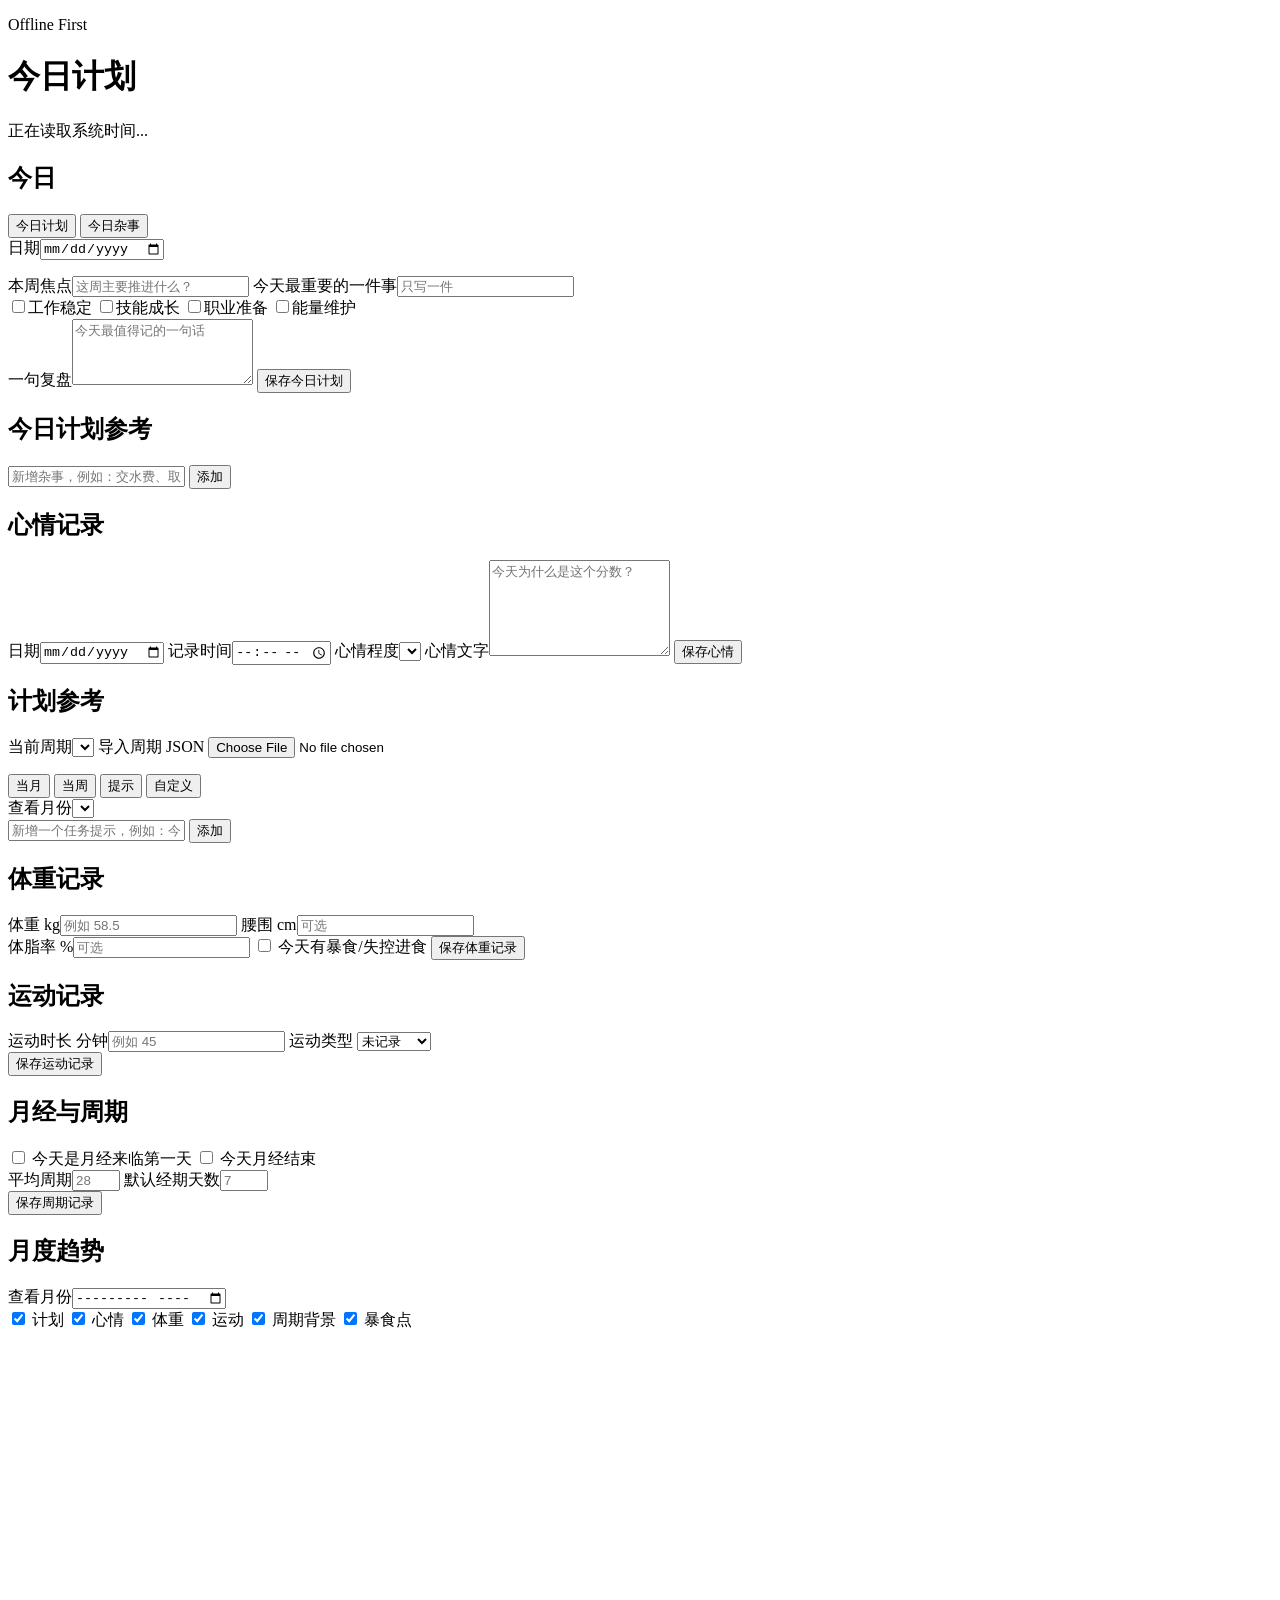
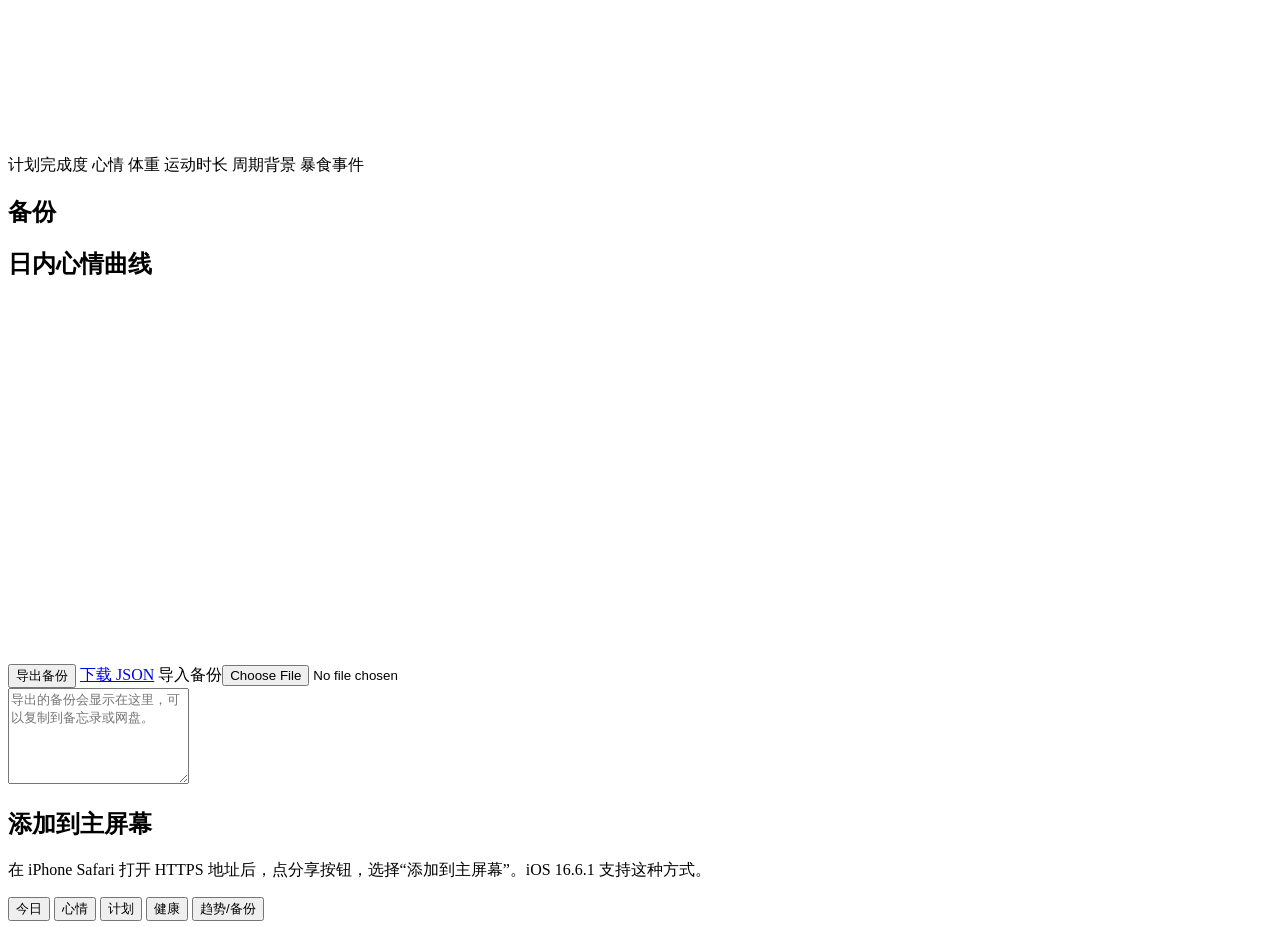
==== docs/index.html @ 11b4c465 "Publish PWA to GitHub Pages" ====
<!doctype html>
<html lang="zh-CN">
<head>
  <meta charset="utf-8">
  <meta name="viewport" content="width=device-width, initial-scale=1, viewport-fit=cover">
  <meta name="theme-color" content="#071d3a">
  <meta name="apple-mobile-web-app-capable" content="yes">
  <meta name="apple-mobile-web-app-title" content="今日计划">
  <meta name="apple-mobile-web-app-status-bar-style" content="black-translucent">
  <title>今日计划 PWA</title>
  <link rel="manifest" href="/manifest.webmanifest">
  <link rel="apple-touch-icon" href="/icons/icon-180.png">
  <link rel="stylesheet" href="/styles.css?v=13">
  <script defer src="/pwa.js?v=13"></script>
</head>
<body class="mobile-page pwa-page">
  <main class="phone-shell app-shell">
    <header class="mobile-hero compact-hero">
      <p class="eyebrow">Offline First</p>
      <h1>今日计划</h1>
      <p id="systemTime">正在读取系统时间...</p>
    </header>

    <section class="app-view active" data-view="today">
      <section class="mobile-card">
        <div class="section-title compact"><h2>今日</h2></div>
        <div class="sub-tabs today-tabs" aria-label="今日分类">
          <button type="button" class="active" data-today-tab="plan">今日计划</button>
          <button type="button" data-today-tab="errands">今日杂事</button>
        </div>

        <div class="today-pane active" data-today-pane="plan">
          <form id="pwaForm" class="pane-form">
            <label>日期<input id="entryDate" type="date"></label>
            <p id="recordedAt" class="meta-line"></p>
            <label>本周焦点<input id="weekFocus" placeholder="这周主要推进什么？"></label>
            <label>今天最重要的一件事<input id="topOne" placeholder="只写一件"></label>

            <div class="mobile-toggles">
              <label><input id="workDone" type="checkbox"><span>工作稳定</span></label>
              <label><input id="skillDone" type="checkbox"><span>技能成长</span></label>
              <label><input id="careerDone" type="checkbox"><span>职业准备</span></label>
              <label><input id="wellbeingDone" type="checkbox"><span>能量维护</span></label>
            </div>

            <label>一句复盘<textarea id="reflection" rows="4" placeholder="今天最值得记的一句话"></textarea></label>
            <button id="savePlan" type="button">保存今日计划</button>
            <p id="saveState" class="save-state"></p>
          </form>

          <div class="section-title compact"><h2>今日计划参考</h2></div>
          <div id="todayPlan" class="suggestions"></div>
        </div>

        <div class="today-pane" data-today-pane="errands">
          <div class="add-task-row">
            <input id="errandText" placeholder="新增杂事，例如：交水费、取快递、回消息">
            <button id="addErrand" type="button">添加</button>
          </div>
          <div id="todayErrands" class="plan-stack"></div>
        </div>
      </section>
    </section>

    <section class="app-view" data-view="mood">
      <section class="mobile-card">
        <div class="section-title compact"><h2>心情记录</h2></div>
        <label>日期<input id="moodEntryDate" type="date"></label>
        <label>记录时间<input id="moodTime" type="time"></label>
        <label>心情程度<select id="moodScore"></select></label>
        <label>心情文字<textarea id="moodNote" rows="6" placeholder="今天为什么是这个分数？"></textarea></label>
        <button id="saveMood" type="button">保存心情</button>
        <p id="moodState" class="save-state"></p>
        <div id="moodLog" class="mood-log"></div>
      </section>
    </section>

    <section class="app-view" data-view="plan">
      <section class="mobile-card">
        <div class="section-title compact"><h2>计划参考</h2></div>
        <div class="plan-cycle-box">
          <label>当前周期<select id="activePlanSelect"></select></label>
          <label class="file-button plan-import-button">
            导入周期 JSON
            <input id="importPlanFile" type="file" accept="application/json">
          </label>
          <p id="planState" class="save-state"></p>
        </div>
        <div class="sub-tabs" aria-label="计划参考分类">
          <button type="button" class="active" data-plan-tab="month">当月</button>
          <button type="button" data-plan-tab="week">当周</button>
          <button type="button" data-plan-tab="prompts">提示</button>
          <button type="button" data-plan-tab="custom">自定义</button>
        </div>
        <div class="plan-pane active" data-plan-pane="month">
          <label>查看月份<select id="monthPlanSelect"></select></label>
          <div id="monthPlan" class="plan-stack"></div>
        </div>
        <div class="plan-pane" data-plan-pane="week">
          <div id="weekPlan" class="plan-stack"></div>
        </div>
        <div class="plan-pane" data-plan-pane="prompts">
          <div id="promptList" class="prompt-grid"></div>
        </div>
        <div class="plan-pane" data-plan-pane="custom">
          <div class="add-task-row">
            <input id="customTaskText" placeholder="新增一个任务提示，例如：今天联系 1 位前同事">
            <button id="addCustomTask" type="button">添加</button>
          </div>
          <div id="customTasks" class="plan-stack"></div>
        </div>
      </section>
    </section>

    <section class="app-view" data-view="health">
      <section class="mobile-card">
        <div class="section-title compact"><h2>体重记录</h2></div>
        <div class="two-col">
          <label>体重 kg<input id="weightKg" type="number" inputmode="decimal" step="0.1" placeholder="例如 58.5"></label>
          <label>腰围 cm<input id="waistCm" type="number" inputmode="decimal" step="0.1" placeholder="可选"></label>
        </div>
        <label>体脂率 %<input id="bodyFat" type="number" inputmode="decimal" step="0.1" placeholder="可选"></label>
        <label class="inline-check"><input id="bingeEating" type="checkbox"> 今天有暴食/失控进食</label>
        <button id="saveWeight" type="button">保存体重记录</button>
      </section>

      <section class="mobile-card">
        <div class="section-title compact"><h2>运动记录</h2></div>
        <div class="two-col">
          <label>运动时长 分钟<input id="exerciseMinutes" type="number" inputmode="numeric" min="0" step="5" placeholder="例如 45"></label>
          <label>运动类型
            <select id="exerciseType">
              <option value="">未记录</option>
              <option value="cardio">有氧</option>
              <option value="class">健身团课</option>
              <option value="strength">无氧</option>
            </select>
          </label>
        </div>
        <button id="saveExercise" type="button">保存运动记录</button>
      </section>

      <section class="mobile-card">
        <div class="section-title compact"><h2>月经与周期</h2></div>
        <label class="inline-check"><input id="periodStart" type="checkbox"> 今天是月经来临第一天</label>
        <label class="inline-check"><input id="periodEnd" type="checkbox"> 今天月经结束</label>
        <div class="two-col">
          <label>平均周期<input id="cycleLength" type="number" inputmode="numeric" min="18" max="45" placeholder="28"></label>
          <label>默认经期天数<input id="periodLength" type="number" inputmode="numeric" min="2" max="10" placeholder="7"></label>
        </div>
        <button id="saveCycle" type="button">保存周期记录</button>
        <div id="cycleSummary" class="summary-box"></div>
        <div id="fitnessAdvice" class="advice-box"></div>
        <p id="healthState" class="save-state"></p>
      </section>
    </section>

    <section class="app-view" data-view="trend">
      <section class="mobile-card">
        <div class="section-title compact"><h2>月度趋势</h2></div>
        <label>查看月份<input id="chartMonth" type="month"></label>
        <div class="chart-controls">
          <label><input id="showCompletion" type="checkbox" checked> 计划</label>
          <label><input id="showMood" type="checkbox" checked> 心情</label>
          <label><input id="showWeight" type="checkbox" checked> 体重</label>
          <label><input id="showExercise" type="checkbox" checked> 运动</label>
          <label><input id="showCycle" type="checkbox" checked> 周期背景</label>
          <label><input id="showBinge" type="checkbox" checked> 暴食点</label>
        </div>
        <div class="chart-wrap"><canvas id="trendChart" width="720" height="420"></canvas></div>
        <div class="chart-legend">
          <span class="legend completion">计划完成度</span>
          <span class="legend mood">心情</span>
          <span class="legend weight">体重</span>
          <span class="legend exercise">运动时长</span>
          <span class="legend period">周期背景</span>
          <span class="legend binge">暴食事件</span>
        </div>
      </section>
      <section class="mobile-card">
        <div class="section-title compact"><h2>备份</h2></div>
        <div class="section-title compact"><h2>日内心情曲线</h2></div>
        <div id="dayMoodDays" class="mood-day-list"></div>
        <div class="chart-wrap"><canvas id="dayMoodChart" width="720" height="360"></canvas></div>
        <div class="backup-actions">
          <button id="exportButton" type="button">导出备份</button>
          <a id="downloadBackup" class="download-button" href="#" download="personal-plan-backup.json" aria-disabled="true">下载 JSON</a>
          <label class="file-button">导入备份<input id="importFile" type="file" accept="application/json"></label>
        </div>
        <textarea id="backupText" rows="6" readonly placeholder="导出的备份会显示在这里，可以复制到备忘录或网盘。"></textarea>
      </section>

      <section class="mobile-card install-note">
        <h2>添加到主屏幕</h2>
        <p>在 iPhone Safari 打开 HTTPS 地址后，点分享按钮，选择“添加到主屏幕”。iOS 16.6.1 支持这种方式。</p>
      </section>
    </section>
  </main>

  <nav class="bottom-nav" aria-label="底部导航">
    <button type="button" class="active" data-target="today">今日</button>
    <button type="button" data-target="mood">心情</button>
    <button type="button" data-target="plan">计划</button>
    <button type="button" data-target="health">健康</button>
    <button type="button" data-target="trend">趋势/备份</button>
  </nav>
</body>
</html>
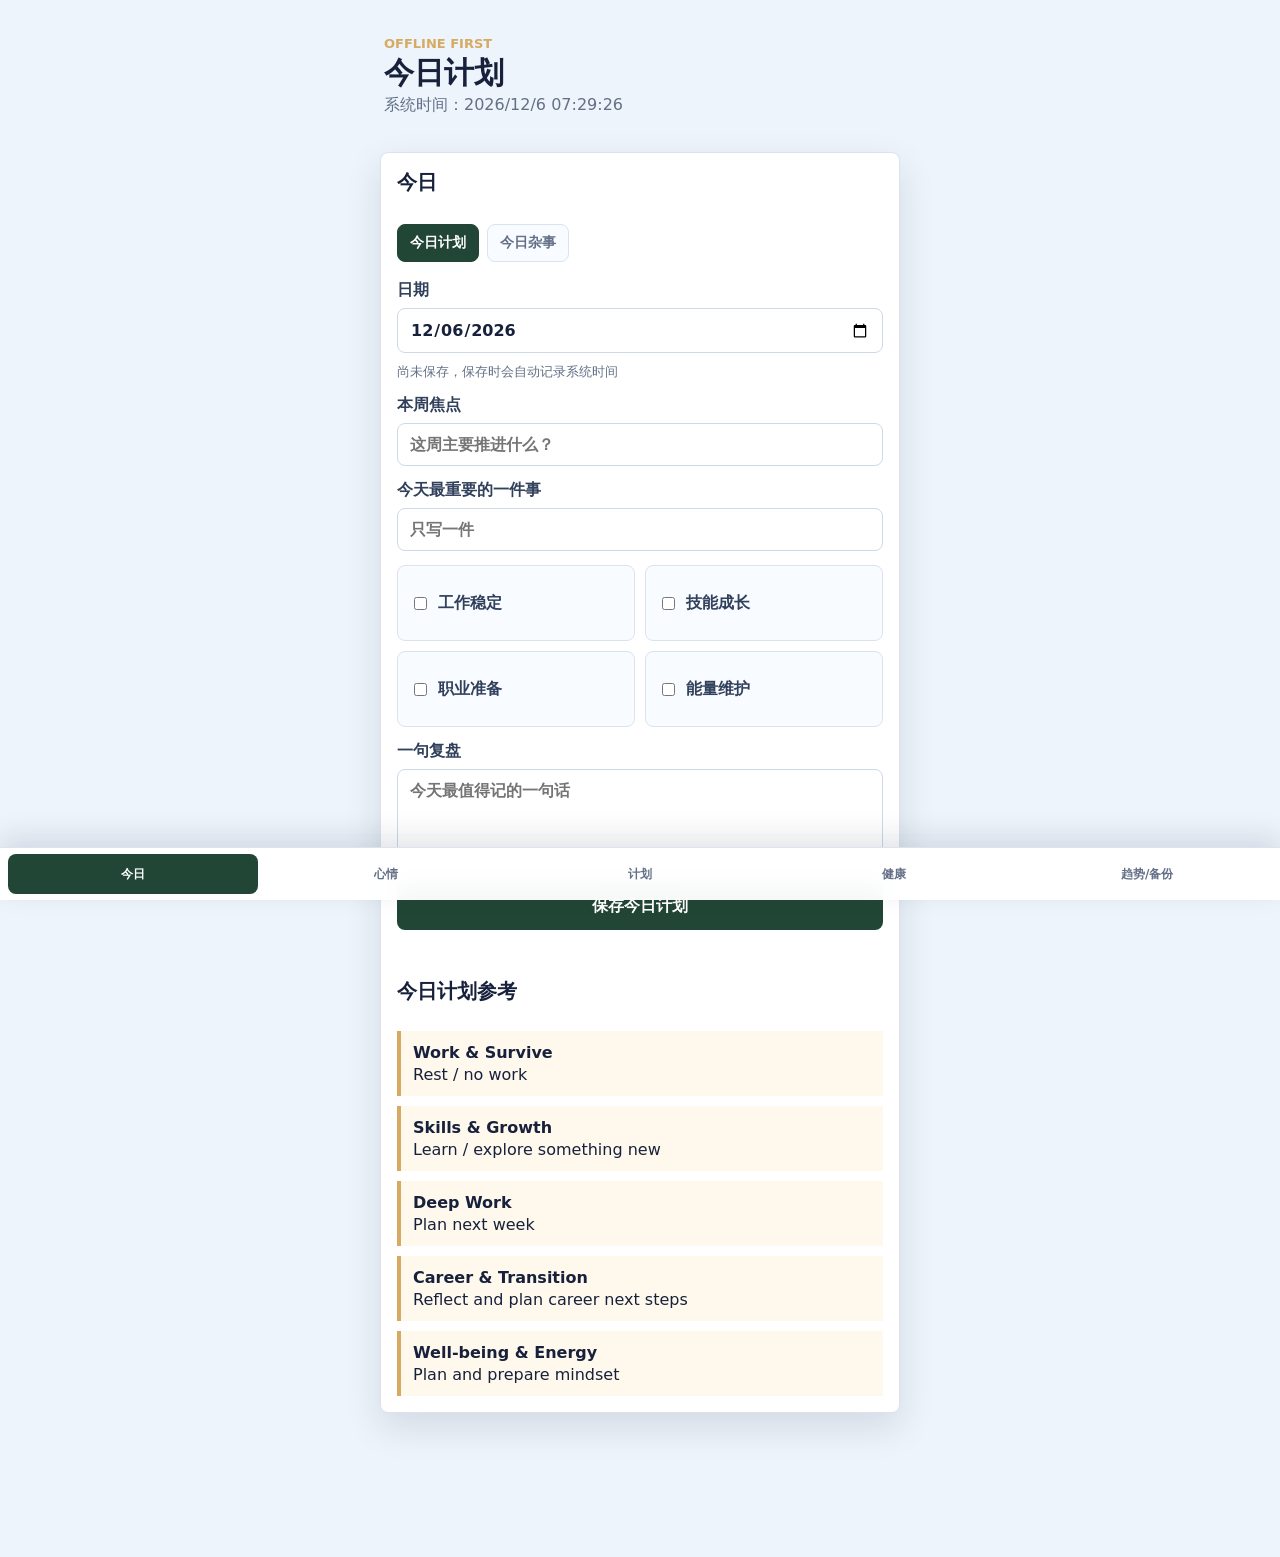
==== commit 4c0feea5: "Fix GitHub Pages asset paths" ====
--- a/docs/index.html
+++ b/docs/index.html
@@ -8,10 +8,10 @@
   <meta name="apple-mobile-web-app-title" content="今日计划">
   <meta name="apple-mobile-web-app-status-bar-style" content="black-translucent">
   <title>今日计划 PWA</title>
-  <link rel="manifest" href="/manifest.webmanifest">
-  <link rel="apple-touch-icon" href="/icons/icon-180.png">
-  <link rel="stylesheet" href="/styles.css?v=13">
-  <script defer src="/pwa.js?v=13"></script>
+  <link rel="manifest" href="manifest.webmanifest">
+  <link rel="apple-touch-icon" href="icons/icon-180.png">
+  <link rel="stylesheet" href="styles.css?v=14">
+  <script defer src="pwa.js?v=14"></script>
 </head>
 <body class="mobile-page pwa-page">
   <main class="phone-shell app-shell">
--- a/docs/styles.css
+++ b/docs/styles.css
@@ -0,0 +1,868 @@
+:root {
+  --ink: #17213b;
+  --muted: #647087;
+  --line: #dbe3ef;
+  --paper: #fbfaf7;
+  --navy: #071d3a;
+  --green: #224636;
+  --blue: #dcecff;
+  --mint: #e0f4ec;
+  --lav: #eee5ff;
+  --gold: #fff1c6;
+  --pink: #ffe5ed;
+  --shadow: 0 14px 36px rgba(15, 31, 60, .12);
+}
+
+* { box-sizing: border-box; }
+
+body {
+  margin: 0;
+  color: var(--ink);
+  background: var(--paper);
+  font-family: "Segoe UI", system-ui, -apple-system, BlinkMacSystemFont, sans-serif;
+}
+
+button, input, textarea {
+  font: inherit;
+}
+
+.topbar {
+  display: flex;
+  align-items: center;
+  justify-content: space-between;
+  gap: 24px;
+  padding: 28px 40px;
+  color: white;
+  background: linear-gradient(135deg, #071d3a, #153e38);
+}
+
+.eyebrow {
+  margin: 0 0 6px;
+  color: #d6aa62;
+  font-size: 13px;
+  font-weight: 700;
+  letter-spacing: 0;
+  text-transform: uppercase;
+}
+
+h1, h2, h3, p {
+  margin-top: 0;
+}
+
+h1 {
+  margin-bottom: 8px;
+  font-size: 44px;
+  line-height: 1;
+}
+
+h2 {
+  margin-bottom: 0;
+  font-size: 26px;
+}
+
+.subhead {
+  margin-bottom: 0;
+  color: #dce6f5;
+}
+
+.nav-actions {
+  display: flex;
+  gap: 10px;
+  flex-wrap: wrap;
+}
+
+.nav-actions a, .mobile-footer a {
+  color: white;
+  background: rgba(255, 255, 255, .14);
+  border: 1px solid rgba(255, 255, 255, .35);
+  border-radius: 8px;
+  padding: 10px 14px;
+  text-decoration: none;
+  font-weight: 700;
+}
+
+main {
+  width: min(1380px, calc(100% - 48px));
+  margin: 24px auto 48px;
+}
+
+.why-band {
+  display: flex;
+  gap: 16px;
+  align-items: center;
+  margin-bottom: 24px;
+  padding: 18px 22px;
+  border: 1px solid #ead9c3;
+  border-radius: 8px;
+  background: #fff8ef;
+}
+
+.why-band strong {
+  color: var(--green);
+}
+
+.section-title {
+  display: flex;
+  align-items: end;
+  justify-content: space-between;
+  gap: 18px;
+  margin: 30px 0 14px;
+}
+
+.section-title span {
+  color: var(--muted);
+}
+
+.section-title.compact {
+  margin-top: 0;
+}
+
+.section-title.compact h2 {
+  font-size: 20px;
+}
+
+.month-grid {
+  display: grid;
+  grid-template-columns: repeat(6, minmax(150px, 1fr));
+  gap: 12px;
+}
+
+.month-card, .split article, .today-panel, .mobile-card {
+  border: 1px solid var(--line);
+  border-radius: 8px;
+  background: white;
+  box-shadow: var(--shadow);
+}
+
+.month-card {
+  overflow: hidden;
+}
+
+.month-card header {
+  padding: 13px 14px;
+  color: white;
+  background: var(--green);
+}
+
+.month-card h3 {
+  margin: 0;
+  font-size: 15px;
+}
+
+.month-card small {
+  display: block;
+  margin-bottom: 4px;
+  color: #d5dfd1;
+  font-weight: 700;
+  text-transform: uppercase;
+}
+
+.month-card ul {
+  min-height: 230px;
+  margin: 0;
+  padding: 16px 16px 10px 34px;
+}
+
+.month-card li {
+  margin-bottom: 9px;
+  line-height: 1.35;
+}
+
+.month-focus {
+  margin: 0 12px 12px;
+  padding: 12px;
+  border-radius: 8px;
+  background: #f7eee5;
+  color: #3f4d42;
+  font-size: 13px;
+  text-align: center;
+}
+
+.split {
+  display: grid;
+  grid-template-columns: repeat(3, 1fr);
+  gap: 14px;
+}
+
+.split article {
+  padding: 18px;
+}
+
+.check-list, .question-list {
+  margin: 0;
+  padding-left: 22px;
+}
+
+.check-list li, .question-list li {
+  margin-bottom: 8px;
+}
+
+.week-grid {
+  display: grid;
+  grid-template-columns: 170px repeat(7, minmax(118px, 1fr));
+  border: 1px solid var(--line);
+  border-radius: 8px;
+  overflow: hidden;
+  background: white;
+}
+
+.week-cell {
+  min-height: 104px;
+  padding: 14px;
+  border-right: 1px solid var(--line);
+  border-bottom: 1px solid var(--line);
+}
+
+.week-head {
+  min-height: 48px;
+  color: white;
+  background: var(--navy);
+  font-weight: 800;
+}
+
+.category-cell {
+  display: flex;
+  align-items: center;
+  font-weight: 800;
+}
+
+.week-cell h3 {
+  margin: 0 0 8px;
+  font-size: 15px;
+}
+
+.week-cell p {
+  margin: 0;
+  color: #26324b;
+  font-size: 13px;
+}
+
+.blue { background: var(--blue); }
+.green { background: var(--mint); }
+.purple { background: var(--lav); }
+.gold { background: var(--gold); }
+.pink { background: var(--pink); }
+
+.today-panel {
+  display: grid;
+  grid-template-columns: 280px 1fr;
+  gap: 24px;
+  margin-top: 28px;
+  padding: 24px;
+}
+
+.checkin-form, .mobile-card {
+  display: grid;
+  gap: 14px;
+}
+
+label {
+  display: grid;
+  gap: 7px;
+  color: #31405b;
+  font-weight: 700;
+}
+
+input, textarea {
+  width: 100%;
+  border: 1px solid #cdd8e8;
+  border-radius: 8px;
+  padding: 11px 12px;
+  color: var(--ink);
+  background: #fff;
+}
+
+select {
+  width: 100%;
+  border: 1px solid #cdd8e8;
+  border-radius: 8px;
+  padding: 11px 12px;
+  color: var(--ink);
+  background: #fff;
+  font: inherit;
+}
+
+textarea {
+  resize: vertical;
+}
+
+.toggle-row {
+  display: grid;
+  grid-template-columns: repeat(5, 1fr);
+  gap: 10px;
+}
+
+.toggle-row label, .mobile-toggles label {
+  display: flex;
+  align-items: center;
+  gap: 8px;
+  min-height: 48px;
+  padding: 10px 12px;
+  border: 1px solid var(--line);
+  border-radius: 8px;
+  background: #f7f9fc;
+}
+
+.toggle-row input, .mobile-toggles input {
+  width: auto;
+}
+
+button {
+  border: 0;
+  border-radius: 8px;
+  padding: 13px 16px;
+  color: white;
+  background: var(--green);
+  font-weight: 800;
+  cursor: pointer;
+}
+
+.save-state {
+  min-height: 22px;
+  margin: 0;
+  color: #24724d;
+  font-weight: 700;
+}
+
+.mobile-page {
+  background: #edf4fb;
+}
+
+.pwa-page {
+  padding-top: env(safe-area-inset-top);
+  padding-bottom: 0;
+  min-height: 100dvh;
+  overflow-y: auto;
+}
+
+.app-shell {
+  padding-bottom: calc(132px + env(safe-area-inset-bottom));
+}
+
+.compact-hero {
+  padding-top: 14px;
+}
+
+.compact-hero h1 {
+  margin-bottom: 6px;
+}
+
+.app-view {
+  display: none;
+}
+
+.app-view.active {
+  display: block;
+}
+
+.meta-line {
+  margin: -4px 0 0;
+  color: var(--muted);
+  font-size: 13px;
+}
+
+.phone-shell {
+  width: min(520px, calc(100% - 24px));
+  margin: 0 auto;
+  padding-bottom: calc(132px + env(safe-area-inset-bottom));
+}
+
+.mobile-hero {
+  margin: 12px 0;
+  padding: 24px 4px 8px;
+}
+
+.mobile-hero h1 {
+  font-size: 30px;
+  line-height: 1.08;
+}
+
+.mobile-hero p:last-child {
+  color: var(--muted);
+}
+
+.mobile-card {
+  margin-bottom: 12px;
+  padding: 16px;
+}
+
+.mobile-toggles {
+  display: grid;
+  grid-template-columns: 1fr 1fr;
+  gap: 10px;
+}
+
+.mobile-toggles label {
+  min-height: 76px;
+  background: #f8fbff;
+}
+
+.suggestions {
+  display: grid;
+  gap: 10px;
+}
+
+.suggestion {
+  padding: 12px;
+  border-left: 4px solid #d6aa62;
+  background: #fff8ed;
+}
+
+.suggestion strong {
+  display: block;
+  margin-bottom: 3px;
+}
+
+.plan-stack {
+  display: grid;
+  gap: 10px;
+}
+
+.mini-plan {
+  padding: 12px;
+  border: 1px solid var(--line);
+  border-radius: 8px;
+  background: #f8fbff;
+}
+
+.mini-plan.current {
+  border-color: #d6aa62;
+  background: #fff8ed;
+}
+
+.mini-plan h3 {
+  margin: 0 0 8px;
+  font-size: 16px;
+}
+
+.mini-plan p {
+  margin-bottom: 8px;
+  color: #31405b;
+  line-height: 1.45;
+}
+
+.mini-plan ul {
+  margin: 0;
+  padding-left: 20px;
+}
+
+.mini-plan li {
+  margin-bottom: 6px;
+}
+
+.mini-plan details {
+  margin-top: 8px;
+}
+
+.mini-plan summary {
+  color: var(--green);
+  font-weight: 800;
+}
+
+.prompt-grid {
+  display: grid;
+  gap: 8px;
+}
+
+.prompt-item {
+  padding: 11px 12px;
+  border-left: 4px solid #d6aa62;
+  border-radius: 8px;
+  background: #fff8ed;
+  color: #31405b;
+  line-height: 1.4;
+}
+
+.sub-tabs {
+  display: grid;
+  grid-auto-flow: column;
+  grid-auto-columns: max-content;
+  gap: 8px;
+  overflow-x: auto;
+  padding-bottom: 4px;
+}
+
+.sub-tabs button {
+  min-width: 74px;
+  padding: 9px 12px;
+  border: 1px solid var(--line);
+  border-radius: 8px;
+  color: var(--muted);
+  background: #f8fbff;
+  font-size: 14px;
+}
+
+.sub-tabs button.active {
+  color: white;
+  background: var(--green);
+  border-color: var(--green);
+}
+
+.plan-pane, .today-pane {
+  display: none;
+}
+
+.plan-pane.active, .today-pane.active {
+  display: grid;
+  gap: 12px;
+}
+
+.pane-form {
+  display: grid;
+  gap: 14px;
+}
+
+.add-task-row {
+  display: grid;
+  grid-template-columns: 1fr auto;
+  gap: 8px;
+}
+
+.split-actions {
+  display: grid;
+  grid-template-columns: 1fr 1fr;
+  gap: 10px;
+}
+
+.add-task-row button, .custom-task button {
+  white-space: nowrap;
+}
+
+.custom-task {
+  display: grid;
+  gap: 10px;
+}
+
+.custom-task p {
+  margin-bottom: 0;
+}
+
+.custom-task small {
+  color: var(--muted);
+  font-size: 12px;
+}
+
+.plan-cycle-box {
+  display: grid;
+  gap: 10px;
+  padding: 12px;
+  border: 1px solid var(--line);
+  border-radius: 8px;
+  background: #f8fbff;
+}
+
+.plan-import-button {
+  min-height: 44px;
+}
+
+.form-block {
+  display: grid;
+  gap: 12px;
+  padding: 14px;
+  border: 1px solid var(--line);
+  border-radius: 8px;
+  background: #fbfdff;
+}
+
+.form-block h2 {
+  margin: 0;
+  font-size: 19px;
+}
+
+.two-col {
+  display: grid;
+  grid-template-columns: 1fr 1fr;
+  gap: 10px;
+}
+
+.inline-check {
+  display: flex;
+  align-items: center;
+  gap: 8px;
+  min-height: 42px;
+}
+
+.inline-check input {
+  width: auto;
+}
+
+.summary-box, .advice-box {
+  display: grid;
+  gap: 6px;
+  padding: 12px;
+  border-radius: 8px;
+  background: #fff8ed;
+  color: #31405b;
+}
+
+.summary-box strong, .advice-box strong {
+  color: var(--green);
+}
+
+.summary-box span, .advice-box p {
+  margin: 0;
+  color: var(--muted);
+  line-height: 1.5;
+}
+
+.chart-wrap {
+  width: 100%;
+  overflow-x: auto;
+  border: 1px solid var(--line);
+  border-radius: 8px;
+  background: white;
+}
+
+.chart-wrap canvas {
+  display: block;
+  width: 100%;
+  min-width: 360px;
+  height: auto;
+}
+
+.chart-controls {
+  display: grid;
+  grid-template-columns: 1fr 1fr 1fr;
+  gap: 8px;
+}
+
+.chart-controls label {
+  display: flex;
+  align-items: center;
+  gap: 6px;
+  min-height: 38px;
+  padding: 8px 10px;
+  border: 1px solid var(--line);
+  border-radius: 8px;
+  background: #f8fbff;
+  font-size: 13px;
+}
+
+.chart-controls input {
+  width: auto;
+}
+
+.chart-legend {
+  display: grid;
+  grid-template-columns: 1fr 1fr;
+  gap: 8px;
+}
+
+.mood-log {
+  display: grid;
+  gap: 8px;
+}
+
+.mood-log-item {
+  padding: 10px 12px;
+  border: 1px solid var(--line);
+  border-radius: 8px;
+  background: #f8fbff;
+}
+
+.mood-log-item > div {
+  display: flex;
+  align-items: center;
+  justify-content: space-between;
+  gap: 10px;
+}
+
+.mood-log-item strong {
+  display: block;
+  margin-bottom: 4px;
+  color: #153e38;
+}
+
+.mood-log-item button {
+  padding: 6px 9px;
+  background: #647087;
+  font-size: 12px;
+}
+
+.mood-log-item p {
+  margin: 0;
+  color: var(--muted);
+  line-height: 1.45;
+}
+
+.mood-day-list {
+  display: flex;
+  flex-wrap: wrap;
+  gap: 8px;
+}
+
+.mood-day-list label {
+  display: flex;
+  align-items: center;
+  gap: 6px;
+  min-height: 36px;
+  padding: 7px 10px;
+  border: 1px solid var(--line);
+  border-radius: 8px;
+  background: #f8fbff;
+  font-size: 13px;
+}
+
+.mood-day-list input {
+  width: auto;
+}
+
+.legend {
+  display: flex;
+  align-items: center;
+  gap: 7px;
+  color: var(--muted);
+  font-size: 13px;
+  font-weight: 700;
+}
+
+.legend::before {
+  content: "";
+  width: 16px;
+  height: 4px;
+  border-radius: 8px;
+  background: currentColor;
+}
+
+.legend.completion { color: #2166c2; }
+.legend.mood { color: #8b5cf6; }
+.legend.weight { color: #d18b00; }
+.legend.exercise { color: #0f9f8f; }
+.legend.period { color: #dd6b89; }
+.legend.binge { color: #e11d48; }
+
+.mobile-footer {
+  display: flex;
+  justify-content: center;
+  padding: 12px 0;
+}
+
+.mobile-footer a {
+  color: var(--navy);
+  background: white;
+  border-color: var(--line);
+}
+
+.backup-actions {
+  display: grid;
+  grid-template-columns: 1fr 1fr;
+  gap: 10px;
+  margin-bottom: 12px;
+}
+
+.file-button, .download-button {
+  display: flex;
+  align-items: center;
+  justify-content: center;
+  border-radius: 8px;
+  padding: 13px 16px;
+  color: white;
+  background: #153e38;
+  font-weight: 800;
+  text-align: center;
+  text-decoration: none;
+}
+
+.file-button input {
+  display: none;
+}
+
+.download-button {
+  background: #071d3a;
+}
+
+.download-button[aria-disabled="true"] {
+  opacity: .55;
+  pointer-events: none;
+}
+
+.install-note h2 {
+  margin-bottom: 8px;
+  font-size: 20px;
+}
+
+.install-note p {
+  margin-bottom: 0;
+  color: var(--muted);
+}
+
+.bottom-nav {
+  position: fixed;
+  right: 0;
+  bottom: 0;
+  left: 0;
+  z-index: 20;
+  display: grid;
+  grid-template-columns: repeat(5, minmax(0, 1fr));
+  gap: 4px;
+  padding: 6px 8px calc(6px + env(safe-area-inset-bottom));
+  border-top: 1px solid var(--line);
+  background: rgba(255, 255, 255, .96);
+  box-shadow: 0 -10px 28px rgba(15, 31, 60, .12);
+  backdrop-filter: blur(12px);
+}
+
+.bottom-nav button {
+  min-width: 0;
+  min-height: 40px;
+  padding: 7px 2px;
+  border: 1px solid transparent;
+  border-radius: 8px;
+  color: var(--muted);
+  background: transparent;
+  font-size: 12px;
+  font-weight: 800;
+  white-space: nowrap;
+  overflow: hidden;
+  text-overflow: ellipsis;
+}
+
+.bottom-nav button.active {
+  color: white;
+  background: var(--green);
+}
+
+@media (max-width: 1100px) {
+  .month-grid {
+    grid-template-columns: repeat(3, 1fr);
+  }
+
+  .week-grid {
+    grid-template-columns: 140px repeat(7, minmax(110px, 1fr));
+    overflow-x: auto;
+  }
+}
+
+@media (max-width: 760px) {
+  .topbar, .why-band, .section-title, .today-panel {
+    display: block;
+  }
+
+  main {
+    width: min(100% - 24px, 520px);
+  }
+
+  h1 {
+    font-size: 34px;
+  }
+
+  .nav-actions {
+    margin-top: 16px;
+  }
+
+  .month-grid, .split, .toggle-row {
+    grid-template-columns: 1fr;
+  }
+
+  .two-col {
+    grid-template-columns: 1fr;
+  }
+
+  .week-grid {
+    display: block;
+  }
+
+  .week-cell {
+    border-right: 0;
+  }
+}
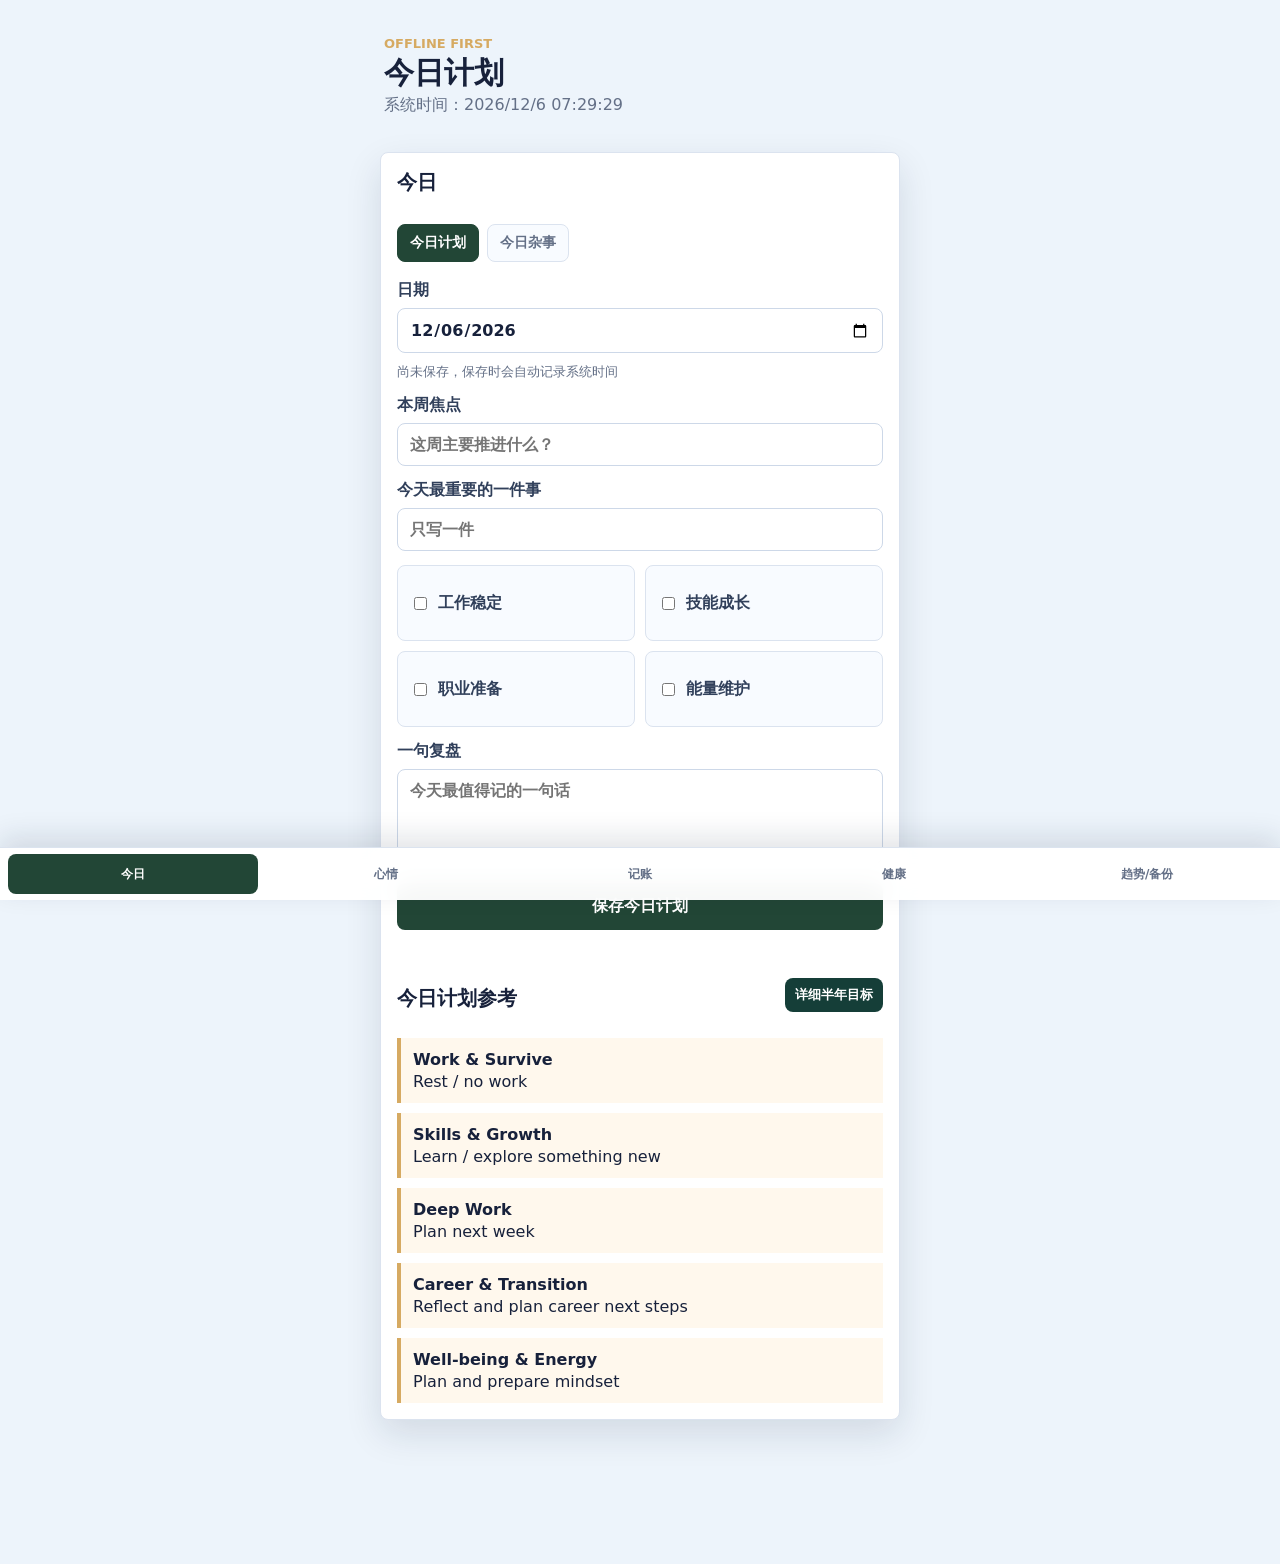
==== commit 0da3613b: "Refine ledger layout and add expense charts" ====
--- a/docs/index.html
+++ b/docs/index.html
@@ -10,8 +10,8 @@
   <title>今日计划 PWA</title>
   <link rel="manifest" href="manifest.webmanifest">
   <link rel="apple-touch-icon" href="icons/icon-180.png">
-  <link rel="stylesheet" href="styles.css?v=14">
-  <script defer src="pwa.js?v=14"></script>
+  <link rel="stylesheet" href="styles.css?v=17">
+  <script defer src="pwa.js?v=17"></script>
 </head>
 <body class="mobile-page pwa-page">
   <main class="phone-shell app-shell">
@@ -48,7 +48,10 @@
             <p id="saveState" class="save-state"></p>
           </form>
 
-          <div class="section-title compact"><h2>今日计划参考</h2></div>
+          <div class="section-title compact">
+            <h2>今日计划参考</h2>
+            <button class="small-action" type="button" data-open-plan-detail>详细半年目标</button>
+          </div>
           <div id="todayPlan" class="suggestions"></div>
         </div>
 
@@ -109,6 +112,47 @@
           </div>
           <div id="customTasks" class="plan-stack"></div>
         </div>
+      </section>
+    </section>
+
+    <section class="app-view" data-view="ledger">
+      <section class="mobile-card">
+        <div class="section-title compact"><h2>新增账目</h2></div>
+        <div class="two-col">
+          <label>日期<input id="ledgerEntryDate" type="date"></label>
+          <label>金额<input id="ledgerAmount" type="number" inputmode="decimal" step="0.01" placeholder="0.00"></label>
+        </div>
+        <div class="two-col">
+          <label>类型
+            <select id="ledgerType">
+              <option value="expense">支出</option>
+              <option value="income">收入</option>
+            </select>
+          </label>
+          <label>分类<select id="ledgerCategory"></select></label>
+        </div>
+        <div class="add-task-row">
+          <input id="ledgerCustomCategory" placeholder="新增自定义分类">
+          <button id="addLedgerCategory" type="button">添加</button>
+        </div>
+        <label>备注<input id="ledgerNote" placeholder="可选"></label>
+        <button id="saveLedgerEntry" type="button">保存账目</button>
+        <p id="ledgerState" class="save-state"></p>
+      </section>
+
+      <section class="mobile-card compact-card">
+        <div class="compact-settings">
+          <label>月结日<input id="ledgerCloseDay" type="number" inputmode="numeric" min="1" max="31" placeholder="1"></label>
+          <label>查看日期<input id="ledgerDate" type="date"></label>
+          <button id="saveLedgerSettings" type="button">保存</button>
+        </div>
+        <p id="ledgerPeriod" class="meta-line"></p>
+      </section>
+
+      <section class="mobile-card">
+        <div class="section-title compact"><h2>本账期汇总</h2></div>
+        <div id="ledgerSummary" class="summary-grid"></div>
+        <div id="ledgerEntries" class="plan-stack"></div>
       </section>
     </section>
 
@@ -178,6 +222,14 @@
         </div>
       </section>
       <section class="mobile-card">
+        <div class="section-title compact"><h2>花销统计</h2></div>
+        <div class="sub-tabs" aria-label="花销统计">
+          <button type="button" class="active" data-expense-tab="category">当月分类</button>
+          <button type="button" data-expense-tab="months">多月总额</button>
+        </div>
+        <div class="chart-wrap"><canvas id="expenseChart" width="720" height="360"></canvas></div>
+      </section>
+      <section class="mobile-card">
         <div class="section-title compact"><h2>备份</h2></div>
         <div class="section-title compact"><h2>日内心情曲线</h2></div>
         <div id="dayMoodDays" class="mood-day-list"></div>
@@ -192,15 +244,27 @@
 
       <section class="mobile-card install-note">
         <h2>添加到主屏幕</h2>
-        <p>在 iPhone Safari 打开 HTTPS 地址后，点分享按钮，选择“添加到主屏幕”。iOS 16.6.1 支持这种方式。</p>
+      <p>在 iPhone Safari 打开 HTTPS 地址后，点分享按钮，选择“添加到主屏幕”。iOS 16.6.1 支持这种方式。</p>
       </section>
     </section>
   </main>
+
+  <div id="balanceModal" class="modal-backdrop" hidden>
+    <section class="modal-panel">
+      <div class="section-title compact"><h2>手动余额</h2></div>
+      <label>本账期实际余额<input id="ledgerBalance" type="number" inputmode="decimal" step="0.01" placeholder="手动更新，不自动计算"></label>
+      <p class="meta-line">余额独立保存，不会被收入/支出自动覆盖。</p>
+      <div class="modal-actions">
+        <button id="saveLedgerBalance" type="button">保存</button>
+        <button id="closeBalanceModal" type="button">取消</button>
+      </div>
+    </section>
+  </div>
 
   <nav class="bottom-nav" aria-label="底部导航">
     <button type="button" class="active" data-target="today">今日</button>
     <button type="button" data-target="mood">心情</button>
-    <button type="button" data-target="plan">计划</button>
+    <button type="button" data-target="ledger">记账</button>
     <button type="button" data-target="health">健康</button>
     <button type="button" data-target="trend">趋势/备份</button>
   </nav>
--- a/docs/styles.css
+++ b/docs/styles.css
@@ -317,6 +317,13 @@
   cursor: pointer;
 }
 
+.small-action {
+  padding: 8px 10px;
+  background: #153e38;
+  font-size: 13px;
+  white-space: nowrap;
+}
+
 .save-state {
   min-height: 22px;
   margin: 0;
@@ -386,6 +393,31 @@
   padding: 16px;
 }
 
+.compact-card {
+  padding: 12px;
+}
+
+.compact-settings {
+  display: grid;
+  grid-template-columns: .8fr 1fr auto;
+  gap: 8px;
+  align-items: end;
+}
+
+.compact-settings label {
+  gap: 5px;
+  font-size: 13px;
+}
+
+.compact-settings input {
+  padding: 9px 10px;
+}
+
+.compact-settings button {
+  min-height: 40px;
+  padding: 9px 12px;
+}
+
 .mobile-toggles {
   display: grid;
   grid-template-columns: 1fr 1fr;
@@ -603,6 +635,90 @@
   margin: 0;
   color: var(--muted);
   line-height: 1.5;
+}
+
+.summary-grid {
+  display: grid;
+  grid-template-columns: repeat(3, 1fr);
+  gap: 8px;
+}
+
+.summary-grid div,
+.summary-tile {
+  display: grid;
+  gap: 3px;
+  padding: 11px 10px;
+  border: 1px solid var(--line);
+  border-radius: 8px;
+  background: #f8fbff;
+  color: var(--ink);
+  text-align: left;
+}
+
+.summary-grid strong,
+.summary-tile strong {
+  color: var(--green);
+  font-size: 16px;
+}
+
+.summary-grid span,
+.summary-tile span {
+  color: var(--muted);
+  font-size: 12px;
+  font-weight: 700;
+}
+
+.summary-tile {
+  width: 100%;
+  cursor: pointer;
+}
+
+.ledger-entry > div {
+  display: flex;
+  align-items: center;
+  justify-content: space-between;
+  gap: 10px;
+}
+
+.ledger-entry button {
+  padding: 6px 9px;
+  background: #647087;
+  font-size: 12px;
+}
+
+.modal-backdrop {
+  position: fixed;
+  inset: 0;
+  z-index: 40;
+  display: grid;
+  place-items: center;
+  padding: 18px;
+  background: rgba(7, 29, 58, .38);
+}
+
+.modal-backdrop[hidden] {
+  display: none;
+}
+
+.modal-panel {
+  display: grid;
+  gap: 14px;
+  width: min(420px, 100%);
+  padding: 16px;
+  border: 1px solid var(--line);
+  border-radius: 8px;
+  background: white;
+  box-shadow: var(--shadow);
+}
+
+.modal-actions {
+  display: grid;
+  grid-template-columns: 1fr 1fr;
+  gap: 10px;
+}
+
+.modal-actions button:last-child {
+  background: #647087;
 }
 
 .chart-wrap {
@@ -858,6 +974,14 @@
     grid-template-columns: 1fr;
   }
 
+  .compact-settings {
+    grid-template-columns: 1fr 1fr;
+  }
+
+  .compact-settings button {
+    grid-column: 1 / -1;
+  }
+
   .week-grid {
     display: block;
   }
